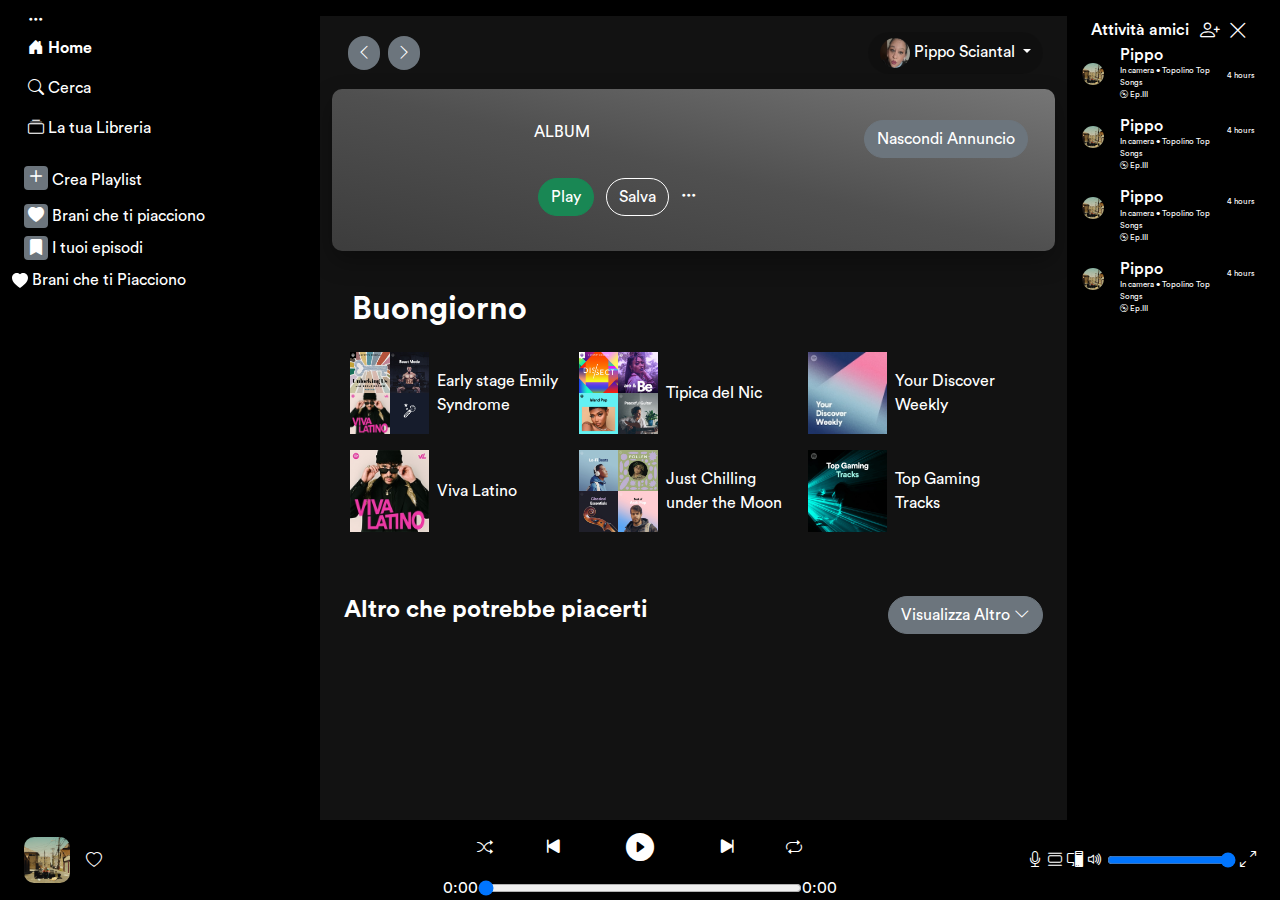
==== index.html @ a3615081 "Commit" ====
<!DOCTYPE html>
<html lang="en">
  <head>
    <meta charset="UTF-8" />
    <meta name="viewport" content="width=device-width, initial-scale=1.0" />
    <title>Spotify</title>
    <link rel="icon" href="assets/imgs/favicon.svg" type="image/svg+xml" />
    <link
      href="https://cdn.jsdelivr.net/npm/bootstrap@5.3.3/dist/css/bootstrap.min.css"
      rel="stylesheet"
      integrity="sha384-QWTKZyjpPEjISv5WaRU9OFeRpok6YctnYmDr5pNlyT2bRjXh0JMhjY6hW+ALEwIH"
      crossorigin="anonymous"
    />
    <link
      rel="stylesheet"
      href="https://cdn.jsdelivr.net/npm/bootstrap-icons@1.11.3/font/bootstrap-icons.min.css"
    />
    <link rel="stylesheet" href="assets/css/circular-font.css" />
    <link rel="stylesheet" href="assets/css/style.css" />
  </head>
  <body>
    <div id="mainContainer" class="container-fluid row p-0 m-auto d-flex">
      <aside class="col-12 col-lg-3 order-1 order-lg-0 navigation">
        <nav>
          <div
            class="container d-flex flex-row flex-lg-column justify-content-evenly align-items-center align-items-lg-start my-2 hover"
          >
            <p class="d-none d-lg-block">
              <i class="bi bi-three-dots p-1"></i>
            </p>
            <a
              href="index.html"
              class="px-2 px-lg-0 m-0 mb-lg-2 fw-bold text-decoration-none text-white d-flex flex-column flex-lg-row justify-content-center align-items-center"
            >
              <i class="bi bi-house-door-fill p-1" aria-current="page"></i>
              <span>Home</span>
            </a>
            <a
              href="search.html"
              class="px-2 px-lg-0 m-0 mb-lg-2 text-decoration-none text-white d-flex flex-column flex-lg-row justify-content-center align-items-center"
            >
              <i class="bi bi-search p-1"></i>Cerca
            </a>
            <p
              class="px-2 px-lg-0 m-0 mb-lg-2 d-flex flex-column flex-lg-row justify-content-center align-items-center"
            >
              <i class="bi bi-collection p-1"></i>
              <span>La tua Libreria</span>
            </p>
          </div>
          <div class="container d-none d-lg-block mt-2 hover">
            <p class="mb-2">
              <i
                class="bi bi-plus bg-secondary border-0 rounded-1 text-white fs-4"
              ></i>
              <span>Crea Playlist</span>
            </p>
            <p class="mb-2">
              <i
                class="bi bi-heart-fill bg-secondary border-0 rounded-1 text-white p-1 fs-6"
              ></i>
              Brani che ti piacciono
            </p>
            <p class="mb-2">
              <i
                class="bi bi-bookmark-fill bg-secondary border-0 rounded-1 text-white p-1 fs-6"
              ></i>
              I tuoi episodi
            </p>
          </div>
        </nav>
        <div id="savedPlaylistContainer">
          <p>
            <svg
              xmlns="http://www.w3.org/2000/svg"
              width="16"
              height="16"
              fill="currentColor"
              class="bi bi-heart-fill"
              viewBox="0 0 16 16"
            >
              <path
                fill-rule="evenodd"
                d="M8 1.314C12.438-3.248 23.534 4.735 8 15-7.534 4.736 3.562-3.248 8 1.314"
              />
            </svg>
            Brani che ti Piacciono
          </p>
          <ul id="savedPlaylistItems" class="p-0"></ul>
        </div>
      </aside>
      <main class="col-12 col-lg-7 order-0 order-lg-1 mt-3">
        <div
          class="container-fluid d-none d-lg-block d-flex justify-content-between"
        >
          <div class="d-flex justify-content-between mt-3">
            <div class="d-flex">
              <p
                class="m-1 bg-secondary rounded-5 p-1 px-2 d-flex justify-content-center align-items-center"
              >
                <i class="bi bi-chevron-left"></i>
              </p>
              <p
                class="m-1 bg-secondary rounded-5 p-1 px-2 d-flex justify-content-center align-items-center"
              >
                <i class="bi bi-chevron-right"></i>
              </p>
            </div>
            <div>
              <div class="dropdown">
                <button
                  id="dropdownBtn"
                  class="btn btn-secondary dropdown-toggle rounded-5 border-0"
                  type="button"
                  data-bs-toggle="dropdown"
                  aria-expanded="false"
                >
                  <img src="assets/imgs/sciantal.png" alt="Profile Image" />
                  Pippo Sciantal
                </button>
                <ul class="dropdown-menu bg-dark">
                  <li>
                    <a class="dropdown-item text-white" href="#">Account</a>
                  </li>
                  <li>
                    <a class="dropdown-item text-white" href="#">Profilo</a>
                  </li>
                  <li>
                    <a class="dropdown-item text-white" href="#"
                      >Sessione privata</a
                    >
                  </li>
                  <li class="mb-3">
                    <a class="dropdown-item text-white" href="#"
                      >Impostazioni</a
                    >
                  </li>
                  <li>
                    <a class="dropdown-item text-white" href="#">Esci</a>
                  </li>
                </ul>
              </div>
            </div>
          </div>
        </div>
        <div id="randomSong" class="container-fluid row m-auto">
          <div
            class="d-none d-lg-flex flex-column flex-lg-row align-items-lg-center"
          >
            <!-- Titolo album -->
            <div id="albumImg" class="row col-lg-3 m-0">
              <img src="" alt="" class="col-8 shadow-lg p-0" id="randomImg" />
            </div>
            <div class="col-lg-9 ps-2 py-3">
              <div class="d-flex justify-content-between">
                <p id="randomAlbum" class="d-none d-lg-block">ALBUM</p>
                <button
                  type="button"
                  id="hideDiv"
                  class="btn btn-secondary rounded-5 text-white"
                >
                  Nascondi Annuncio
                </button>
              </div>

              <h2 id="randomSongTitle" class="mt-3 fs-1"></h2>
              <p id="randomArtist" class="ms-2"></p>

              <div class="mt-1">
                <button
                  id="randomSongBtn"
                  class="btn btn-success text-white rounded-5 m-1"
                >
                  Play
                </button>
                <button
                  class="btn btn-black border-1 border-white text-white rounded-5 m-1"
                >
                  Salva
                </button>
                <i class="bi bi-three-dots m-1"></i>
              </div>
            </div>
          </div>
        </div>
        <div
          class="container-fluid d-flex justify-content-between align-items-center py-3"
        >
          <div><h2 class="m-2 fw-bolder">Buongiorno</h2></div>
          <div class="fs-2 hover d-block d-lg-none">
            <i class="bi bi-bell mx-2"></i>
            <i class="bi bi-clock-history mx-2"></i>
            <i class="bi bi-gear mx-2"></i>
          </div>
        </div>
        <div class="container d-block d-lg-none fs-6 d-flex hover mb-2">
          <p class="mx-3">Musica</p>
          <p class="mx-3">Podcast e Show</p>
        </div>
        <div
          class="container-fluid row row-cols-2 row-cols-xl-3 justify-content-center m-auto"
        >
          <div class="cardDiv row mb-3 me-2">
            <div class="row col-5 m-0 p-0 pe-2 imgsDiv">
              <img
                src="assets/imgs/search/image-15.jpg"
                alt="Cover"
                class="col-6 p-0"
              />
              <img
                src="assets/imgs/search/image-8.jpg"
                alt="Cover"
                class="col-6 p-0"
              />
              <img
                src="assets/imgs/search/image-5.jpg"
                alt="Cover"
                class="col-6 p-0"
              />
              <img
                src="assets/imgs/search/image-21.jpg"
                alt="Cover"
                class="col-6 p-0"
              />
            </div>
            <div class="col-7 m-0 p-0 d-flex align-items-center">
              <p>Early stage Emily Syndrome</p>
            </div>
          </div>
          <div class="cardDiv row mb-3 me-lg-2">
            <div class="row col-5 m-0 p-0 pe-2 imgsDiv">
              <img
                src="assets/imgs/search/image-2.jpg"
                alt="Cover"
                class="col-6 p-0"
              />
              <img
                src="assets/imgs/search/image-6.jpg"
                alt="Cover"
                class="col-6 p-0"
              />
              <img
                src="assets/imgs/search/image-19.jpg"
                alt="Cover"
                class="col-6 p-0"
              />
              <img
                src="assets/imgs/search/image-24.jpg"
                alt="Cover"
                class="col-6 p-0"
              />
            </div>
            <div class="col-7 m-0 p-0 d-flex align-items-center">
              <p>Tipica del Nic</p>
            </div>
          </div>
          <div class="cardDiv row mb-3 me-2">
            <div class="row col-5 m-0 p-0 pe-2 imgsDiv">
              <img
                src="assets/imgs/search/image-1.jpeg"
                alt="Cover"
                class="p-0"
              />
            </div>
            <div class="col-7 m-0 p-0 d-flex align-items-center">
              <p>Your Discover Weekly</p>
            </div>
          </div>
          <div class="cardDiv row mb-3 me-lg-2">
            <div class="row col-5 m-0 p-0 pe-2 imgsDiv">
              <img
                src="assets/imgs/search/image-5.jpg"
                alt="Cover"
                class="p-0"
              />
            </div>
            <div class="col-7 m-0 p-0 d-flex align-items-center">
              <p>Viva Latino</p>
            </div>
          </div>
          <div class="cardDiv row mb-3 me-2">
            <div class="row col-5 m-0 p-0 pe-2 imgsDiv">
              <img
                src="assets/imgs/search/image-10.jpg"
                alt="Cover"
                class="col-6 p-0"
              />
              <img
                src="assets/imgs/search/image-3.jpg"
                alt="Cover"
                class="col-6 p-0"
              />
              <img
                src="assets/imgs/search/image-29.jpg"
                alt="Cover"
                class="col-6 p-0"
              />
              <img
                src="assets/imgs/search/image-41.jpg"
                alt="Cover"
                class="col-6 p-0"
              />
            </div>
            <div class="col-7 m-0 p-0 d-flex align-items-center">
              <p>Just Chilling under the Moon</p>
            </div>
          </div>
          <div class="cardDiv row mb-3 me-lg-2">
            <div class="row col-5 m-0 p-0 pe-2 imgsDiv">
              <img
                src="assets/imgs/search/image-52.jpg"
                alt="Cover"
                class="p-0"
              />
            </div>
            <div class="col-7 m-0 p-0 d-flex align-items-center">
              <p>Top Gaming Tracks</p>
            </div>
          </div>
        </div>
        <div class="d-lg-none">
          <div class="container m-auto my-3 rounded-4 bg-dark">
            <div class="container row px-2 py-3 m-auto">
              <div class="row col-6">
                <img
                  src="assets/imgs/search/image-27.jpg"
                  alt="Cover"
                  class="col-6 p-0"
                /><img
                  src="assets/imgs/search/image-21.jpg"
                  alt="Cover"
                  class="col-6 p-0"
                /><img
                  src="assets/imgs/search/image-12.jpg"
                  alt="Cover"
                  class="col-6 p-0"
                /><img
                  src="assets/imgs/search/image-44.png"
                  alt="Cover"
                  class="col-6 p-0"
                />
              </div>
              <div class="col-6">
                <p class="px-2 text-secondary">Playlist</p>
                <h3>Study and Work space</h3>
              </div>
            </div>
            <div class="container row p-3 m-auto">
              <div class="col-6 d-flex fs-3">
                <i class="bi bi-heart"></i>
                <i class="bi bi-three-dots-vertical mx-5"></i>
              </div>
              <div
                id="tracksPlay"
                class="col-6 d-flex justify-content-end"
              ></div>
            </div>
          </div>
          <div class="container m-auto my-3 rounded-4 bg-dark">
            <div class="container row px-2 py-3 m-auto">
              <div class="col-6">
                <img
                  src="assets/imgs/search/image-27.jpg"
                  alt="Cover"
                  class="w-100"
                />
              </div>
              <div class="col-6">
                <p class="px-2 text-secondary">Playlist</p>
                <h3>Study and Work space</h3>
              </div>
            </div>
            <div class="container row p-3 m-auto">
              <div class="col-6 d-flex fs-3">
                <i class="bi bi-heart"></i>
                <i class="bi bi-three-dots-vertical mx-5"></i>
              </div>
              <div
                id="tracksPlay"
                class="col-6 d-flex justify-content-end"
              ></div>
            </div>
          </div>
        </div>
        <div>
          <div
            class="container-fluid d-flex justify-content-between mt-5 mb-3 d-none d-lg-flex"
          >
            <h4 class="fw-bolder">Altro che potrebbe piacerti</h4>
            <a href="#" class="btn btn-secondary text-white rounded-5 fw-normal"
              >Visualizza Altro <i class="bi bi-chevron-down"></i
            ></a>
          </div>
          <div
            id="fetchCards"
            class="container-fluid row row-cols-3 row-cols-xl-4 row-cols-xxl-5 d-none d-lg-flex m-auto"
          ></div>
        </div>
      </main>
      <div id="player" class="d-flex justify-content-center">
        <div id="playerNav" class="container-fluid row rounded-3 bg-dark">
          <div id="trackInfo" class="col-9 col-lg-4 d-flex align-items-center">
            <div id="albumCover" class="">
              <img
                src="assets/imgs/main/image-12.jpg"
                alt=""
                class="rounded-5"
              />
            </div>
            <div id="track" class="ms-2 d-lg-none w-100">
              <h5 id="title" class="m-0 fs-6"></h5>
            </div>
            <div id="trackLg" class="ms-2 d-none d-lg-flex">
              <div>
                <h5 id="titleLg" class="m-0"></h5>
                <p id="artistLg"></p>
              </div>
              <div class="d-flex align-items-end ms-2">
                <i
                  class="bi bi-heart filledHeart text-white d-flex align-items-center"
                ></i>
              </div>
            </div>
          </div>
          <div
            id="buttons"
            class="col-3 d-flex justify-content-end align-items-center d-lg-none"
          >
            <button class="btn text-white fs-1 p-1">
              <i
                class="bi bi-pc-display btn text-white fs-4 p-2 d-flex align-items-center"
              ></i>
            </button>
            <button class="btn text-white fs-1 p-1">
              <i
                class="bi bi-heart-fill filledHeart text-white fs-4 p-2 d-flex align-items-center"
              ></i>
            </button>
            <button class="btn text-white fs-1 p-1">
              <i
                class="bi bi-play-fill p-1 d-flex align-items-center"
                id="playPause"
              ></i>
            </button>
          </div>
          <div id="playerBar" class="col-4 d-none d-lg-block">
            <div class="player-btns d-flex flex-column">
              <div
                class="controls d-flex justify-content-evenly align-items-center"
              >
                <i class="bi bi-shuffle fs-6"></i>
                <i class="bi bi-skip-start-fill btn text-white fs-4"></i>
                <button class="btn">
                  <i
                    class="bi bi-play-circle-fill play-pause text-white fs-3"
                  ></i>
                </button>
                <i class="bi bi-skip-end-fill btn text-white fs-4"></i>
                <i class="bi bi-repeat fs-6"></i>
              </div>
            </div>
          </div>
          <div
            id="playerBtns"
            class="col-4 d-none d-lg-flex align-items-center justify-content-end"
          >
            <div class="extras d-flex w-auto justify-content-between">
              <i class="bi bi-mic"></i>
              <i class="bi bi-view-list ms-1"></i>
              <i class="bi bi-pc-display ms-1"></i>
              <i class="bi bi-volume-up ms-1"></i>
              <input
                type="range"
                class="volume-control ms-1"
                min="0"
                max="100"
                value="100"
              />
              <i class="bi bi-arrows-angle-expand ms-1"></i>
            </div>
          </div>
        </div>
      </div>
      <aside class="d-none d-lg-block col-2 order-2 order-lg-2 mt-3">
        <div
          class="container-fluid d-flex d-lg-block d-xl-flex justify-content-between"
        >
          <div class="d-flex justify-content-end align-items-center">
            <h6 class="m-0">Attività amici</h6>
          </div>
          <div id="asideIcons" class="d-flex justify-content-end">
            <i class="bi bi-person-plus fs-5"></i>
            <i class="bi bi-x-lg mx-2 fs-5"></i>
          </div>
        </div>
        <div>
          <div class="row">
            <div class="col-3 d-flex justify-content-center align-items-center">
              <img
                src="assets/imgs/main/image-12.jpg"
                alt=""
                class="img-fluid w-75 rounded-5"
              />
            </div>
            <div class="col-6 infos">
              <h6>Pippo</h6>
              <p>In camera • Topolino Top Songs</p>
              <p><i class="bi bi-disc"></i> Ep.III</p>
            </div>
            <div class="col-3 infos mt-4 p-0">4 hours</div>
          </div>
          <div class="row">
            <div class="col-3 d-flex justify-content-center align-items-center">
              <img
                src="assets/imgs/main/image-12.jpg"
                alt=""
                class="img-fluid w-75 rounded-5"
              />
            </div>
            <div class="col-6 infos mt-3">
              <h6>Pippo</h6>
              <p>In camera • Topolino Top Songs</p>
              <p><i class="bi bi-disc"></i> Ep.III</p>
            </div>
            <div class="col-3 infos mt-4 p-0">4 hours</div>
          </div>
          <div class="row">
            <div class="col-3 d-flex justify-content-center align-items-center">
              <img
                src="assets/imgs/main/image-12.jpg"
                alt=""
                class="img-fluid w-75 rounded-5"
              />
            </div>
            <div class="col-6 infos mt-3">
              <h6>Pippo</h6>
              <p>In camera • Topolino Top Songs</p>
              <p><i class="bi bi-disc"></i> Ep.III</p>
            </div>
            <div class="col-3 infos mt-4 p-0">4 hours</div>
          </div>
          <div class="row">
            <div class="col-3 d-flex justify-content-center align-items-center">
              <img
                src="assets/imgs/main/image-12.jpg"
                alt=""
                class="img-fluid w-75 rounded-5"
              />
            </div>
            <div class="col-6 infos mt-3">
              <h6>Pippo</h6>
              <p>In camera • Topolino Top Songs</p>
              <p><i class="bi bi-disc"></i> Ep.III</p>
            </div>
            <div class="col-3 infos mt-4 p-0">4 hours</div>
          </div>
        </div>
      </aside>
    </div>

    <script
      src="https://cdn.jsdelivr.net/npm/bootstrap@5.3.3/dist/js/bootstrap.bundle.min.js"
      integrity="sha384-YvpcrYf0tY3lHB60NNkmXc5s9fDVZLESaAA55NDzOxhy9GkcIdslK1eN7N6jIeHz"
      crossorigin="anonymous"
    ></script>
    <script src="assets/js/index.js"></script>
    <script src="assets/js/favorites.js"></script>
    <script src="assets/js/player.js"></script>
  </body>
</html>
---- assets/css/circular-font.css ----
@font-face {
  font-family: "Circular";
  src: url(../fonts/CircularStd-Light.otf);
  font-weight: 300;
  font-style: normal;
}
@font-face {
  font-family: "Circular";
  src: url(../fonts/CircularStd-LightItalic.otf);
  font-weight: 300;
  font-style: italic;
}
@font-face {
  font-family: "Circular";
  src: url(../fonts/CircularStd-Book.otf);
  font-weight: 400;
  font-style: normal;
}
@font-face {
  font-family: "Circular";
  src: url(../fonts/CircularStd-BookItalic.otf);
  font-weight: 400;
  font-style: italic;
}
@font-face {
  font-family: "Circular";
  src: url(../fonts/CircularStd-Medium.otf);
  font-weight: 500;
  font-style: normal;
}
@font-face {
  font-family: "Circular";
  src: url(../fonts/CircularStd-MediumItalic.otf);
  font-weight: 500;
  font-style: italic;
}
@font-face {
  font-family: "Circular";
  src: url(../fonts/CircularStd-MediumItalic.otf);
  font-weight: 500;
  font-style: italic;
}
@font-face {
  font-family: "Circular";
  src: url(../fonts/CircularStd-Bold.otf);
  font-weight: 700;
  font-style: normal;
}
@font-face {
  font-family: "Circular";
  src: url(../fonts/CircularStd-BoldItalic.otf);
  font-weight: 700;
  font-style: italic;
}
@font-face {
  font-family: "Circular";
  src: url(../fonts/CircularStd-Black.otf);
  font-weight: 900;
  font-style: normal;
}
@font-face {
  font-family: "Circular";
  src: url(../fonts/CircularStd-BlackItalic.otf);
  font-weight: 900;
  font-style: italic;
}
---- assets/css/style.css ----
* {
  box-sizing: border-box;
}

html,
body {
  font-family: 'circular';
  background-color: black;
  color: white;
}

html,
body,
p {
  margin: 0;
  padding: 0;
}

.hover p:hover,
.hover a:hover {
  font-weight: bolder;
  transform: scale(1.1);
  cursor: pointer;
}

.hover i:hover {
  color: grey;
  cursor: pointer;
}

#dropdownBtn {
  background-color: #00000022 !important;
}

#dropdownBtn img {
  width: 30px;
  height: 30px;
  border-radius: 50%;
}

.dropdown-menu li a:hover {
  color: #000000 !important;
}

@media screen and (max-width: 991px) {
  .navigation {
    padding: 0;
    position: fixed;
    bottom: 0;
    height: 85px;
    z-index: 1;
  }

  nav {
    background-color: #000000;
    background: linear-gradient(#0000006e, #000000);
    margin: 0;
    height: 70px;
  }

  #player {
    height: 60px;
    position: fixed;
    bottom: 85px;
  }

  #playerBar {
    background-color: #2c2c2c !important;
    height: 60px;
  }

  .bi-house-door-fill,
  .bi-search,
  .bi-collection {
    font-size: 1.3em;
  }
}

@media screen and (min-width: 992px) {
  #mainContainer {
    height: 100vh;
    overflow: hidden;
  }

  #playerNav {
    height: 80px;
    background-color: #000000 !important;
    padding: 0;
    border-radius: 0 !important;
  }

  /* Left aside (navigation) */
  aside.navigation {
    left: 0;
    z-index: 10;
  }

  /* Right aside (friends activity) */
  aside:not(.navigation) {
    right: 0;
  }

  .trackInfo {
    font-size: 0.8em;
  }

  main {
    height: 100vh;
    overflow-y: auto;
    scroll-behavior: smooth;
    padding-bottom: 100px;
  }

  #randomSong {
    background: linear-gradient(
      to top right,
      rgba(0, 0, 0, 0.9) 0%,
      rgba(106, 106, 106, 0.7) 50%,
      rgba(255, 255, 255, 0.9) 100%
    );
    background-size: 400% 400%;
    border-radius: 10px;
    animation: gradientFlow 15s ease infinite;
    padding: 15px;
    margin: 15px 0 !important;
    box-shadow: 0 10px 25px rgba(0, 0, 0, 0.3);
    transition: all 0.3s ease;
  }

  @keyframes gradientFlow {
    0% {
      background-position: 0% 50%;
    }
    50% {
      background-position: 100% 50%;
    }
    100% {
      background-position: 0% 50%;
    }
  }

  #player {
    position: fixed;
    bottom: 0;
    left: 0;
    right: 0;
    z-index: 20;
  }

  main::-webkit-scrollbar {
    width: 10px;
  }

  main::-webkit-scrollbar-track {
    background: #1a1a1a;
  }

  main::-webkit-scrollbar-thumb {
    background: #404040;
    border-radius: 5px;
  }

  main::-webkit-scrollbar-thumb:hover {
    background: #555;
  }

  #albumCover img {
    border-radius: 10px !important;
  }

  #albumImg img {
    min-width: 100%;
  }
  #albumTitle h3 {
    font-size: 3em;
  }
}

@media screen and (min-width: 1200px) {
  #albumTitle h3 {
    font-size: 3.6em;
  }
}
#BgArtistImg {
  background-image: url('https://cdn-images.dzcdn.net/images/artist/71eeb9e2eeb375df35a3c0654a5a01ab/1000x1000-000000-80-0-0.jpg');
  background-size: 100%;
  background-position: center;
  background-repeat: no-repeat;
}

main {
  background-color: #121212;
}

.cardDiv:hover {
  background-color: #1d1c1c;
  cursor: pointer;
}

.imgsDiv {
  min-width: 82px;
  max-width: 100px;

  min-height: 82px;
  max-height: 100px;
}

#albumCover img {
  max-width: 46px;
}

#track {
  overflow: hidden;
}

#title {
  display: inline-block;
  white-space: nowrap;
  position: relative;
  animation: scroll-text 10s linear 1.5;
}

@keyframes scroll-text {
  from {
    transform: translateX(200%);
  }
  to {
    transform: translateX(-200%);
  }
}

#playPause:hover,
.bi-pc-display:hover,
.bi-heart-fill:hover {
  background-color: #2c2c2c;
}

/*ALBUM*/
#albumCover img,
#albumTitle img {
  max-width: 46px;
}

@media screen and (min-width: 768px) {
  #albumImg img {
    max-width: 70%;
  }
}

@media screen and (min-width: 992px) {
  #albumImg img {
    min-width: 100%;
  }
}

main {
  overflow: scroll auto;
}

#asideIcons i:hover {
  cursor: pointer;
  color: #8a8a8a;
}

.infos {
  font-size: 0.5em;
  padding: 0;
}

.infos h6 {
  margin: 0;
}

/*SEARCH*/

.searchImg {
  transform: rotate(20deg);
  max-width: 40%;
  border-radius: 10px;
  margin-right: -20px;
}

.searchDiv {
  margin-bottom: 140px;
}

/*ARTIST*/
#bgArtistImg {
  height: 40vh;
}

#bgArtistImg img {
  width: 100%;
  height: 100%;
  object-fit: cover;
  filter: brightness(50%);
}

#chevron {
  top: 16px;
  position: absolute;
  left: 16px;
  z-index: 1;
}

.artistInfo {
  margin-top: 200px;
  width: 100%;
  position: absolute;
  bottom: 16px;
  left: 16px;
}

@media screen and (min-width: 992px) {
  .artistInfo h1 {
    font-size: 40px;
  }
}

@media screen and (min-width: 1200px) {
  .artistInfo h1 {
    font-size: 54px;
  }
}

.imgArtist {
  max-width: 56px;
}

#heartArtist {
  right: -5px;
  bottom: -10px;
  border-radius: 50%;
  width: 30px;
  height: 30px;
}

input[type='text'] {
  border: none;
  outline: none;
  background-color: transparent;
}
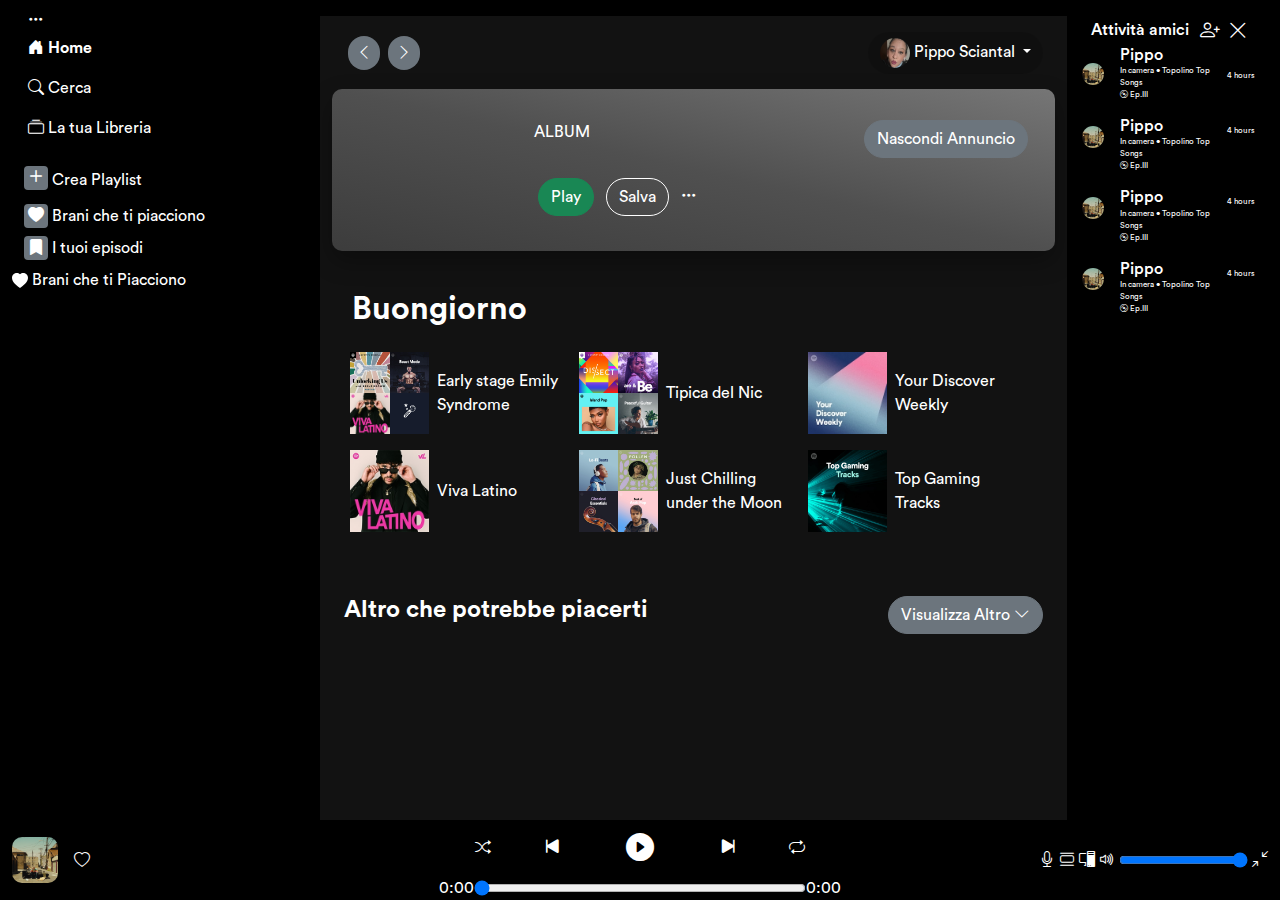
==== commit 93566327: "Commit" ====
--- a/index.html
+++ b/index.html
@@ -89,7 +89,7 @@
           <ul id="savedPlaylistItems" class="p-0"></ul>
         </div>
       </aside>
-      <main class="col-12 col-lg-7 order-0 order-lg-1 mt-3">
+      <main id="wrapperCentral" class="col-12 col-lg-7 order-0 order-lg-1 mt-3">
         <div
           class="container-fluid d-none d-lg-block d-flex justify-content-between"
         >
@@ -397,7 +397,7 @@
           ></div>
         </div>
       </main>
-      <div id="player" class="d-flex justify-content-center">
+      <div id="player" class="d-flex justify-content-center px-0">
         <div id="playerNav" class="container-fluid row rounded-3 bg-dark">
           <div id="trackInfo" class="col-9 col-lg-4 d-flex align-items-center">
             <div id="albumCover" class="">
@@ -476,12 +476,18 @@
                 max="100"
                 value="100"
               />
-              <i class="bi bi-arrows-angle-expand ms-1"></i>
+              <i
+                id="expandeCollapse"
+                class="bi bi-arrows-angle-contract ms-1"
+              ></i>
             </div>
           </div>
         </div>
       </div>
-      <aside class="d-none d-lg-block col-2 order-2 order-lg-2 mt-3">
+      <aside
+        id="asideFriends"
+        class="d-none d-lg-block col-2 order-2 order-lg-2 mt-3"
+      >
         <div
           class="container-fluid d-flex d-lg-block d-xl-flex justify-content-between"
         >
@@ -490,7 +496,7 @@
           </div>
           <div id="asideIcons" class="d-flex justify-content-end">
             <i class="bi bi-person-plus fs-5"></i>
-            <i class="bi bi-x-lg mx-2 fs-5"></i>
+            <i id="closeBtn" class="bi bi-x-lg mx-2 fs-5"></i>
           </div>
         </div>
         <div>
@@ -566,5 +572,6 @@
     <script src="assets/js/index.js"></script>
     <script src="assets/js/favorites.js"></script>
     <script src="assets/js/player.js"></script>
+    <script src="assets/js/closeAside.js"></script>
   </body>
 </html>
--- a/assets/css/style.css
+++ b/assets/css/style.css
@@ -108,7 +108,7 @@
     height: 100vh;
     overflow-y: auto;
     scroll-behavior: smooth;
-    padding-bottom: 100px;
+    padding-bottom: 80px;
   }
 
   #randomSong {
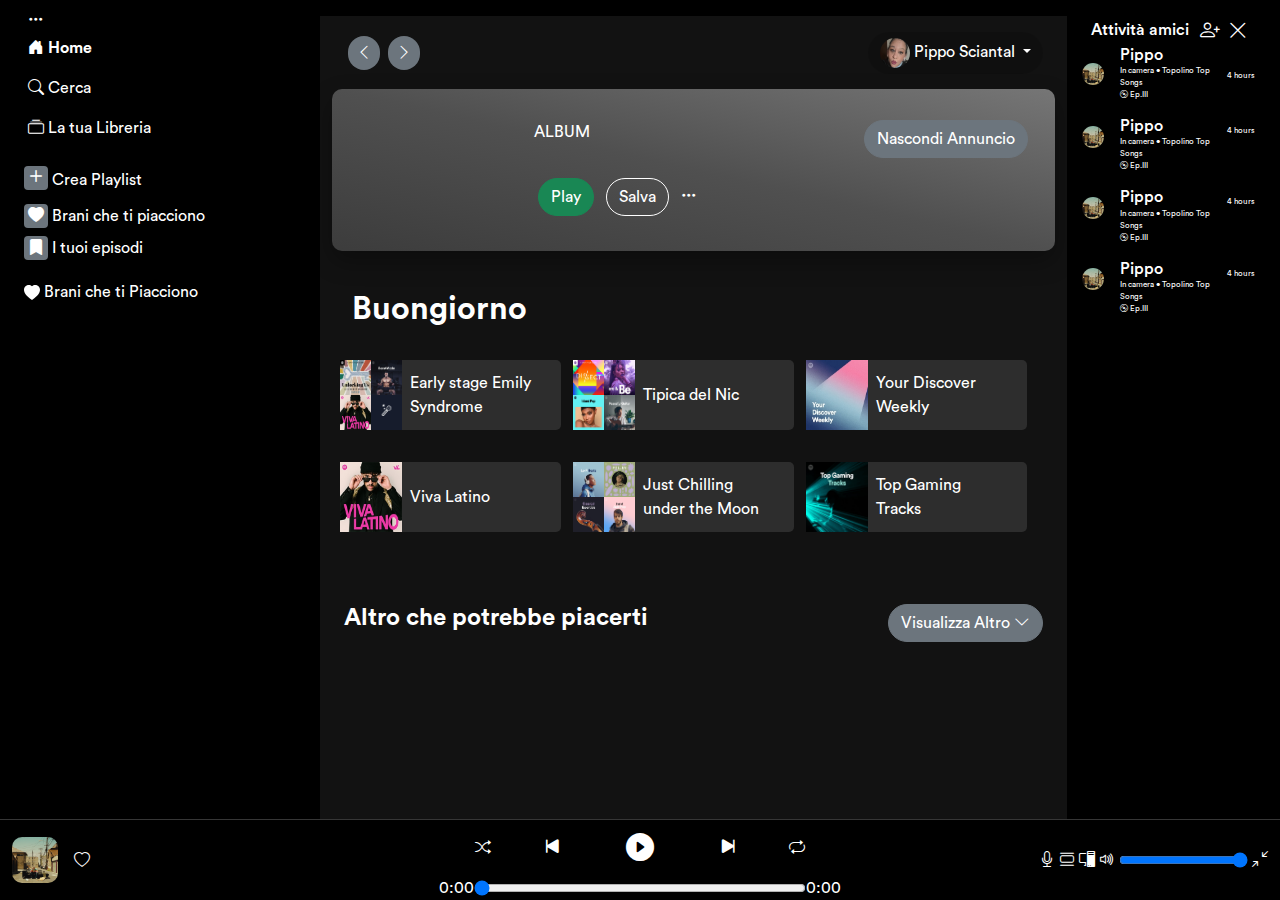
==== commit 9c9b7f5d: "Commit" ====
--- a/index.html
+++ b/index.html
@@ -200,121 +200,133 @@
         <div
           class="container-fluid row row-cols-2 row-cols-xl-3 justify-content-center m-auto"
         >
-          <div class="cardDiv row mb-3 me-2">
-            <div class="row col-5 m-0 p-0 pe-2 imgsDiv">
-              <img
-                src="assets/imgs/search/image-15.jpg"
-                alt="Cover"
-                class="col-6 p-0"
-              />
-              <img
-                src="assets/imgs/search/image-8.jpg"
-                alt="Cover"
-                class="col-6 p-0"
-              />
-              <img
-                src="assets/imgs/search/image-5.jpg"
-                alt="Cover"
-                class="col-6 p-0"
-              />
-              <img
-                src="assets/imgs/search/image-21.jpg"
-                alt="Cover"
-                class="col-6 p-0"
-              />
-            </div>
-            <div class="col-7 m-0 p-0 d-flex align-items-center">
-              <p>Early stage Emily Syndrome</p>
-            </div>
-          </div>
-          <div class="cardDiv row mb-3 me-lg-2">
-            <div class="row col-5 m-0 p-0 pe-2 imgsDiv">
-              <img
-                src="assets/imgs/search/image-2.jpg"
-                alt="Cover"
-                class="col-6 p-0"
-              />
-              <img
-                src="assets/imgs/search/image-6.jpg"
-                alt="Cover"
-                class="col-6 p-0"
-              />
-              <img
-                src="assets/imgs/search/image-19.jpg"
-                alt="Cover"
-                class="col-6 p-0"
-              />
-              <img
-                src="assets/imgs/search/image-24.jpg"
-                alt="Cover"
-                class="col-6 p-0"
-              />
-            </div>
-            <div class="col-7 m-0 p-0 d-flex align-items-center">
-              <p>Tipica del Nic</p>
-            </div>
-          </div>
-          <div class="cardDiv row mb-3 me-2">
-            <div class="row col-5 m-0 p-0 pe-2 imgsDiv">
-              <img
-                src="assets/imgs/search/image-1.jpeg"
-                alt="Cover"
-                class="p-0"
-              />
-            </div>
-            <div class="col-7 m-0 p-0 d-flex align-items-center">
-              <p>Your Discover Weekly</p>
-            </div>
-          </div>
-          <div class="cardDiv row mb-3 me-lg-2">
-            <div class="row col-5 m-0 p-0 pe-2 imgsDiv">
-              <img
-                src="assets/imgs/search/image-5.jpg"
-                alt="Cover"
-                class="p-0"
-              />
-            </div>
-            <div class="col-7 m-0 p-0 d-flex align-items-center">
-              <p>Viva Latino</p>
-            </div>
-          </div>
-          <div class="cardDiv row mb-3 me-2">
-            <div class="row col-5 m-0 p-0 pe-2 imgsDiv">
-              <img
-                src="assets/imgs/search/image-10.jpg"
-                alt="Cover"
-                class="col-6 p-0"
-              />
-              <img
-                src="assets/imgs/search/image-3.jpg"
-                alt="Cover"
-                class="col-6 p-0"
-              />
-              <img
-                src="assets/imgs/search/image-29.jpg"
-                alt="Cover"
-                class="col-6 p-0"
-              />
-              <img
-                src="assets/imgs/search/image-41.jpg"
-                alt="Cover"
-                class="col-6 p-0"
-              />
-            </div>
-            <div class="col-7 m-0 p-0 d-flex align-items-center">
-              <p>Just Chilling under the Moon</p>
-            </div>
-          </div>
-          <div class="cardDiv row mb-3 me-lg-2">
-            <div class="row col-5 m-0 p-0 pe-2 imgsDiv">
-              <img
-                src="assets/imgs/search/image-52.jpg"
-                alt="Cover"
-                class="p-0"
-              />
-            </div>
-            <div class="col-7 m-0 p-0 d-flex align-items-center">
-              <p>Top Gaming Tracks</p>
+          <div class="p-2">
+            <div class="cardDiv row mb-lg-3 me-2 p-0">
+              <div class="row col-5 m-0 p-0 pe-2 imgsDiv">
+                <img
+                  src="assets/imgs/search/image-15.jpg"
+                  alt="Cover"
+                  class="col-6 p-0"
+                />
+                <img
+                  src="assets/imgs/search/image-8.jpg"
+                  alt="Cover"
+                  class="col-6 p-0"
+                />
+                <img
+                  src="assets/imgs/search/image-5.jpg"
+                  alt="Cover"
+                  class="col-6 p-0"
+                />
+                <img
+                  src="assets/imgs/search/image-21.jpg"
+                  alt="Cover"
+                  class="col-6 p-0"
+                />
+              </div>
+              <div class="col-7 m-0 p-0 d-flex align-items-center">
+                <p>Early stage Emily Syndrome</p>
+              </div>
+            </div>
+          </div>
+          <div class="p-2">
+            <div class="cardDiv row mb-lg-3 me-lg-2 p-0">
+              <div class="row col-5 m-0 p-0 pe-2 imgsDiv">
+                <img
+                  src="assets/imgs/search/image-2.jpg"
+                  alt="Cover"
+                  class="col-6 p-0"
+                />
+                <img
+                  src="assets/imgs/search/image-6.jpg"
+                  alt="Cover"
+                  class="col-6 p-0"
+                />
+                <img
+                  src="assets/imgs/search/image-19.jpg"
+                  alt="Cover"
+                  class="col-6 p-0"
+                />
+                <img
+                  src="assets/imgs/search/image-24.jpg"
+                  alt="Cover"
+                  class="col-6 p-0"
+                />
+              </div>
+              <div class="col-7 m-0 p-0 d-flex align-items-center">
+                <p>Tipica del Nic</p>
+              </div>
+            </div>
+          </div>
+          <div class="p-2">
+            <div class="cardDiv row mb-lg-3 me-2 p-0">
+              <div class="row col-5 m-0 p-0 pe-2 imgsDiv">
+                <img
+                  src="assets/imgs/search/image-1.jpeg"
+                  alt="Cover"
+                  class="p-0"
+                />
+              </div>
+              <div class="col-7 m-0 p-0 d-flex align-items-center">
+                <p>Your Discover Weekly</p>
+              </div>
+            </div>
+          </div>
+          <div class="p-2">
+            <div class="cardDiv row mb-lg-3 me-lg-2 p-0">
+              <div class="row col-5 m-0 p-0 pe-2 imgsDiv">
+                <img
+                  src="assets/imgs/search/image-5.jpg"
+                  alt="Cover"
+                  class="p-0"
+                />
+              </div>
+              <div class="col-7 m-0 p-0 d-flex align-items-center">
+                <p>Viva Latino</p>
+              </div>
+            </div>
+          </div>
+          <div class="p-2">
+            <div class="cardDiv row mb-lg-3 me-2 p-0">
+              <div class="row col-5 m-0 p-0 pe-2 imgsDiv">
+                <img
+                  src="assets/imgs/search/image-10.jpg"
+                  alt="Cover"
+                  class="col-6 p-0"
+                />
+                <img
+                  src="assets/imgs/search/image-3.jpg"
+                  alt="Cover"
+                  class="col-6 p-0"
+                />
+                <img
+                  src="assets/imgs/search/image-29.jpg"
+                  alt="Cover"
+                  class="col-6 p-0"
+                />
+                <img
+                  src="assets/imgs/search/image-41.jpg"
+                  alt="Cover"
+                  class="col-6 p-0"
+                />
+              </div>
+              <div class="col-7 m-0 p-0 d-flex align-items-center">
+                <p>Just Chilling under the Moon</p>
+              </div>
+            </div>
+          </div>
+          <div class="p-2">
+            <div class="cardDiv row mb-3 me-lg-2 p-0">
+              <div class="row col-5 m-0 p-0 pe-2 imgsDiv">
+                <img
+                  src="assets/imgs/search/image-52.jpg"
+                  alt="Cover"
+                  class="p-0"
+                />
+              </div>
+              <div class="col-7 m-0 p-0 d-flex align-items-center">
+                <p>Top Gaming Tracks</p>
+              </div>
             </div>
           </div>
         </div>
--- a/assets/css/style.css
+++ b/assets/css/style.css
@@ -40,6 +40,42 @@
 
 .dropdown-menu li a:hover {
   color: #000000 !important;
+}
+.card-title {
+  overflow: hidden;
+  display: -webkit-box;
+  -webkit-line-clamp: 3;
+  -webkit-box-orient: vertical;
+  text-overflow: ellipsis;
+}
+.card {
+  height: 300px;
+}
+
+#savedPlaylistContainer {
+  padding: 12px;
+}
+
+.favoritesSong {
+  background: linear-gradient(45deg, #3b1ca8, #7b8f9a);
+}
+
+.bi-bookmark-fill {
+  color: #149643;
+  background-color: #004537;
+}
+
+.bi-bookmark-fill,
+.favoritesSong {
+  font-size: 0.8em;
+}
+.cardDiv {
+  height: 100px;
+}
+
+.imgsDiv {
+  width: 100px;
+  height: 100px;
 }
 
 @media screen and (max-width: 991px) {
@@ -89,13 +125,11 @@
     border-radius: 0 !important;
   }
 
-  /* Left aside (navigation) */
   aside.navigation {
     left: 0;
     z-index: 10;
   }
 
-  /* Right aside (friends activity) */
   aside:not(.navigation) {
     right: 0;
   }
@@ -141,6 +175,8 @@
 
   #player {
     position: fixed;
+    background-color: #121212;
+    border-top: 1px solid #363636;
     bottom: 0;
     left: 0;
     right: 0;
@@ -174,13 +210,16 @@
   #albumTitle h3 {
     font-size: 3em;
   }
-}
-
-@media screen and (min-width: 1200px) {
-  #albumTitle h3 {
-    font-size: 3.6em;
-  }
-}
+
+  .imgsDiv {
+    min-width: 60px;
+    max-width: 80px;
+
+    min-height: 60px;
+    max-height: 80px;
+  }
+}
+
 #BgArtistImg {
   background-image: url('https://cdn-images.dzcdn.net/images/artist/71eeb9e2eeb375df35a3c0654a5a01ab/1000x1000-000000-80-0-0.jpg');
   background-size: 100%;
@@ -340,3 +379,21 @@
   outline: none;
   background-color: transparent;
 }
+
+@media screen and (min-width: 1200px) {
+  #albumTitle h3 {
+    font-size: 3.6em;
+  }
+  .cardDiv {
+    height: 70px;
+    background-color: #2d2d2d;
+    border-radius: 5px;
+  }
+
+  .imgsDiv {
+    min-width: 50px;
+    max-width: 70px;
+    min-height: 50px;
+    max-height: 70px;
+  }
+}
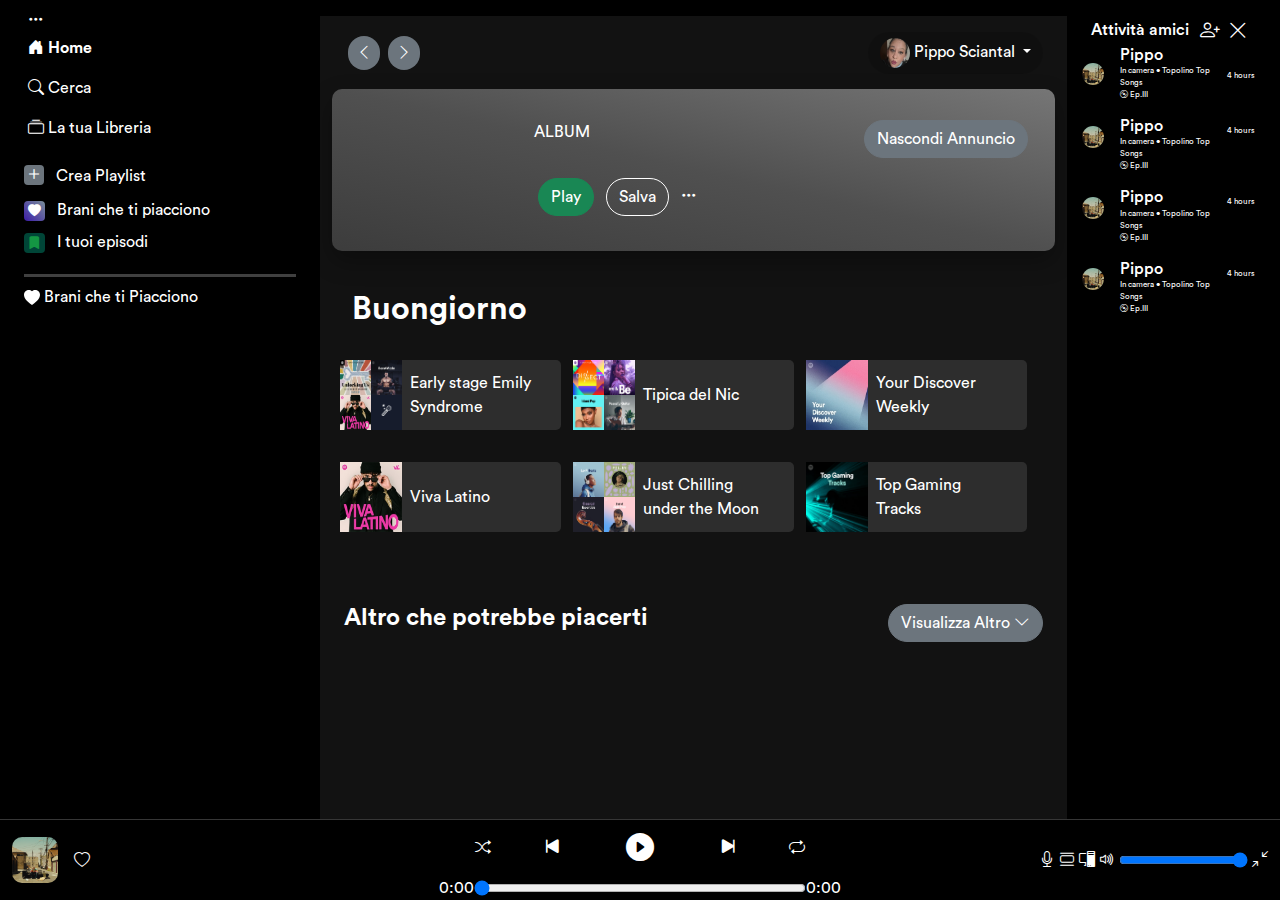
==== commit cd62283f: "Commit" ====
--- a/index.html
+++ b/index.html
@@ -51,25 +51,24 @@
           <div class="container d-none d-lg-block mt-2 hover">
             <p class="mb-2">
               <i
-                class="bi bi-plus bg-secondary border-0 rounded-1 text-white fs-4"
+                class="bi bi-plus bg-secondary border-0 rounded-1 text-white fs-5 me-2"
               ></i>
               <span>Crea Playlist</span>
             </p>
             <p class="mb-2">
               <i
-                class="bi bi-heart-fill bg-secondary border-0 rounded-1 text-white p-1 fs-6"
+                class="bi bi-heart-fill border-0 rounded-1 text-white p-1 me-2 favoritesSong"
               ></i>
               Brani che ti piacciono
             </p>
             <p class="mb-2">
-              <i
-                class="bi bi-bookmark-fill bg-secondary border-0 rounded-1 text-white p-1 fs-6"
-              ></i>
+              <i class="bi bi-bookmark-fill border-0 rounded-1 p-1 me-2"></i>
               I tuoi episodi
             </p>
           </div>
         </nav>
         <div id="savedPlaylistContainer">
+          <hr class="text-white m-0 mb-2 border-3" />
           <p>
             <svg
               xmlns="http://www.w3.org/2000/svg"
@@ -86,7 +85,7 @@
             </svg>
             Brani che ti Piacciono
           </p>
-          <ul id="savedPlaylistItems" class="p-0"></ul>
+          <ul id="savedPlaylistItems" class="mt-2 p-0"></ul>
         </div>
       </aside>
       <main id="wrapperCentral" class="col-12 col-lg-7 order-0 order-lg-1 mt-3">
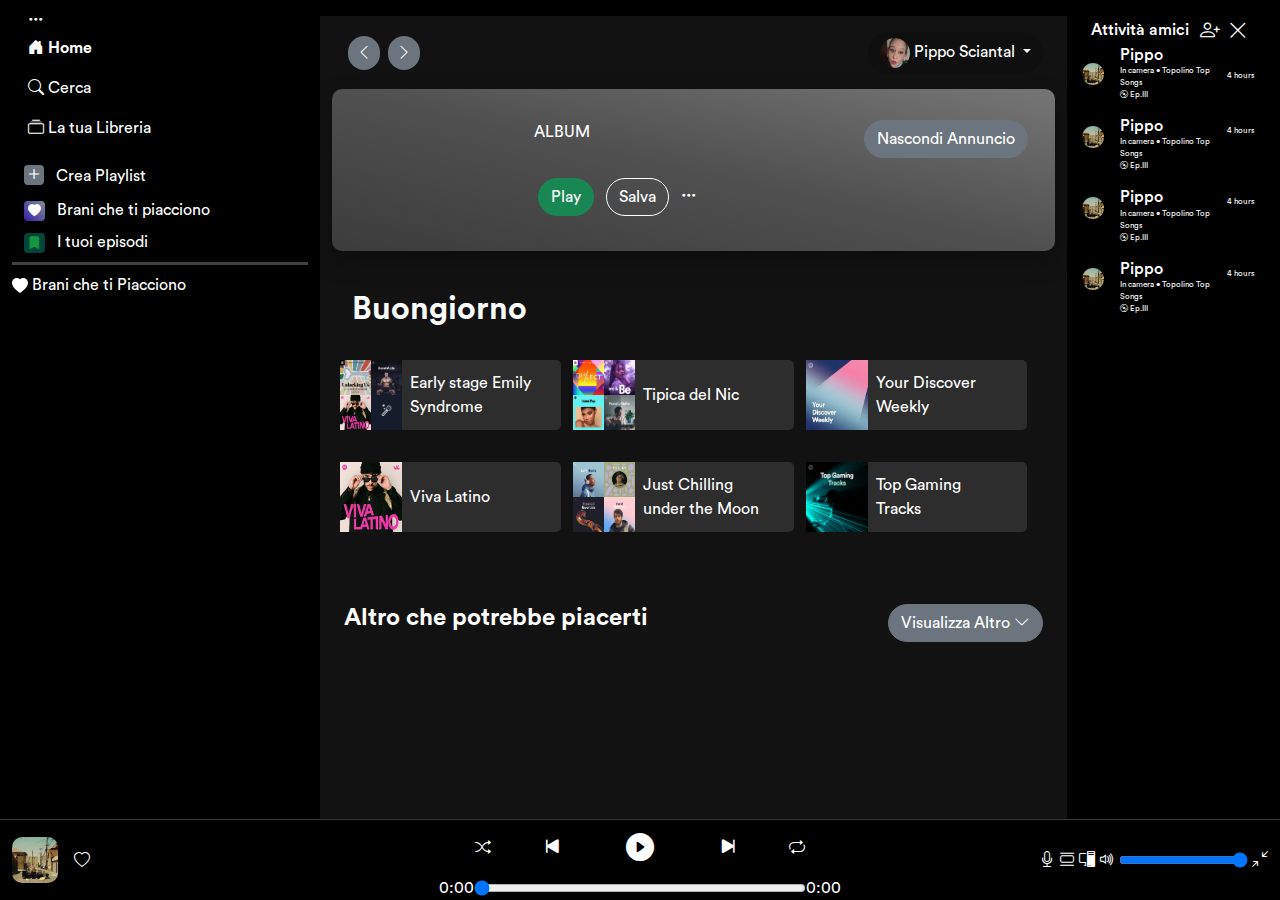
==== commit 6b6d9895: "Sciantal riproduce tutto" ====
--- a/index.html
+++ b/index.html
@@ -67,7 +67,7 @@
             </p>
           </div>
         </nav>
-        <div id="savedPlaylistContainer">
+        <div id="savedPlaylistContainer pe-0">
           <hr class="text-white m-0 mb-2 border-3" />
           <p>
             <svg
@@ -428,7 +428,7 @@
               </div>
               <div class="d-flex align-items-end ms-2">
                 <i
-                  class="bi bi-heart filledHeart text-white d-flex align-items-center"
+                  class="heartIcon bi bi-heart filledHeart text-white d-flex align-items-center"
                 ></i>
               </div>
             </div>
@@ -444,7 +444,7 @@
             </button>
             <button class="btn text-white fs-1 p-1">
               <i
-                class="bi bi-heart-fill filledHeart text-white fs-4 p-2 d-flex align-items-center"
+                class="heartIcon bi bi-heart-fill filledHeart text-white fs-4 p-2 d-flex align-items-center"
               ></i>
             </button>
             <button class="btn text-white fs-1 p-1">
--- a/assets/css/style.css
+++ b/assets/css/style.css
@@ -54,6 +54,27 @@
 
 #savedPlaylistContainer {
   padding: 12px;
+}
+#savedPlaylistItems {
+  height: 56vh;
+  overflow: scroll;
+}
+
+#savedPlaylistItems::-webkit-scrollbar {
+  width: 10px;
+}
+
+#savedPlaylistItems::-webkit-scrollbar-track {
+  background: #1a1a1a;
+}
+
+#savedPlaylistItems::-webkit-scrollbar-thumb {
+  background: #404040;
+  border-radius: 5px;
+}
+
+#savedPlaylistItems::-webkit-scrollbar-thumb:hover {
+  background: #555;
 }
 
 .favoritesSong {
@@ -109,6 +130,10 @@
   .bi-search,
   .bi-collection {
     font-size: 1.3em;
+  }
+
+  #artistContainer {
+    margin-bottom: 120px;
   }
 }
 
@@ -207,7 +232,7 @@
   #albumImg img {
     min-width: 100%;
   }
-  #albumTitle h3 {
+  #albumInfo h3 {
     font-size: 3em;
   }
 
@@ -276,7 +301,7 @@
 
 /*ALBUM*/
 #albumCover img,
-#albumTitle img {
+#albumInfo img {
   max-width: 46px;
 }
 
@@ -350,6 +375,33 @@
   left: 16px;
 }
 
+.durationAndListening {
+  font-size: 0.8em;
+}
+
+.track-item:hover {
+  background-color: rgba(255, 255, 255, 0.1);
+}
+
+.track-title:hover {
+  text-decoration: underline;
+}
+
+#trackInfo a {
+  text-decoration: none;
+}
+
+#trackInfo a:hover,
+.trackInfo:hover,
+.songTitleInAlbum:hover {
+  text-decoration: underline;
+}
+
+.trackInfo,
+.songTitleInAlbum {
+  cursor: pointer;
+}
+
 @media screen and (min-width: 992px) {
   .artistInfo h1 {
     font-size: 40px;
@@ -381,7 +433,7 @@
 }
 
 @media screen and (min-width: 1200px) {
-  #albumTitle h3 {
+  #albumInfo h3 {
     font-size: 3.6em;
   }
   .cardDiv {
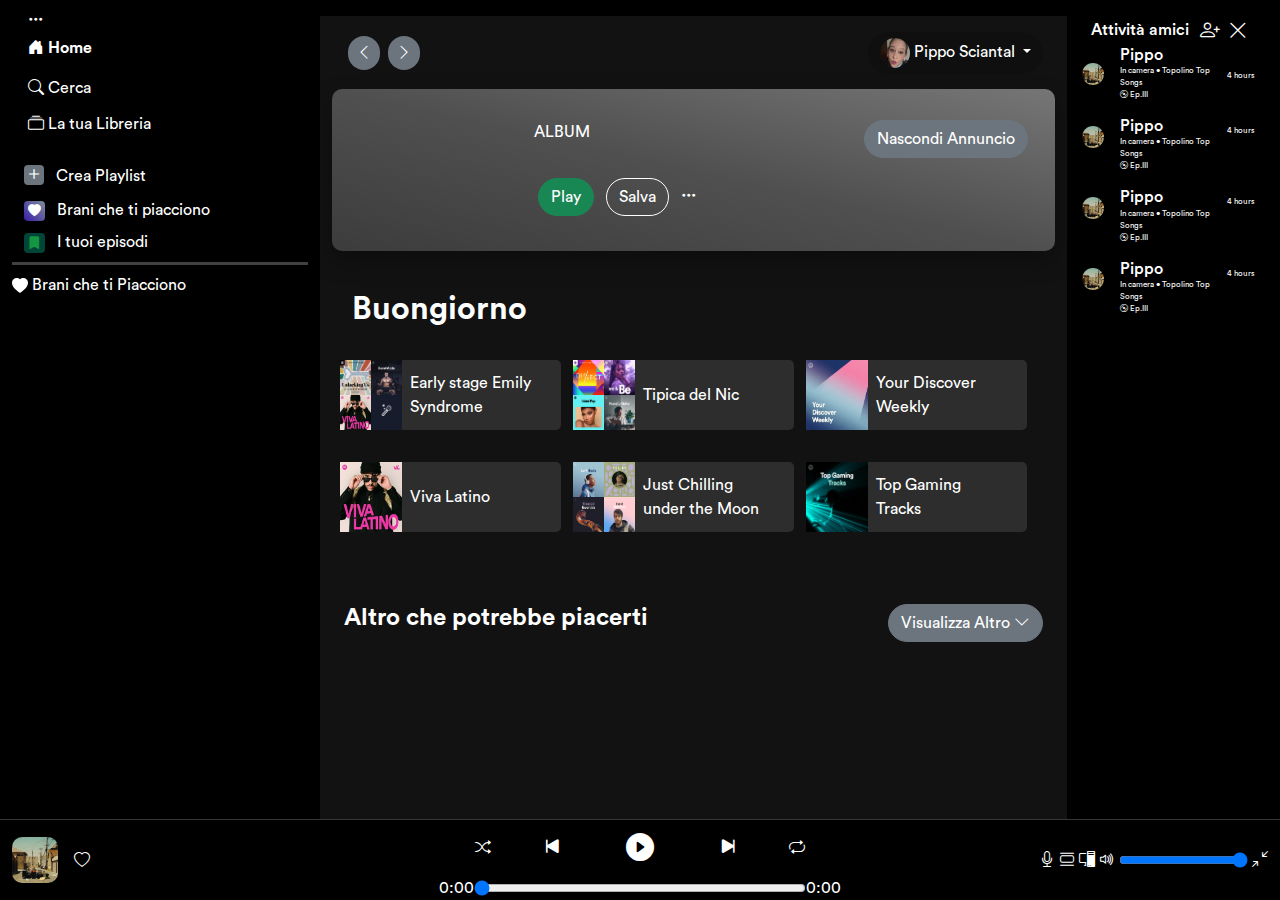
==== commit 2e3f0669: "Commit" ====
--- a/index.html
+++ b/index.html
@@ -44,8 +44,13 @@
             <p
               class="px-2 px-lg-0 m-0 mb-lg-2 d-flex flex-column flex-lg-row justify-content-center align-items-center"
             >
-              <i class="bi bi-collection p-1"></i>
-              <span>La tua Libreria</span>
+              <a
+                href="myLibrary.html"
+                class="px-2 px-lg-0 m-0 mb-lg-2 text-decoration-none text-white d-flex flex-column flex-lg-row justify-content-center align-items-center"
+              >
+                <i class="bi bi-collection px-1"></i>
+                <span>La tua Libreria</span>
+              </a>
             </p>
           </div>
           <div class="container d-none d-lg-block mt-2 hover">
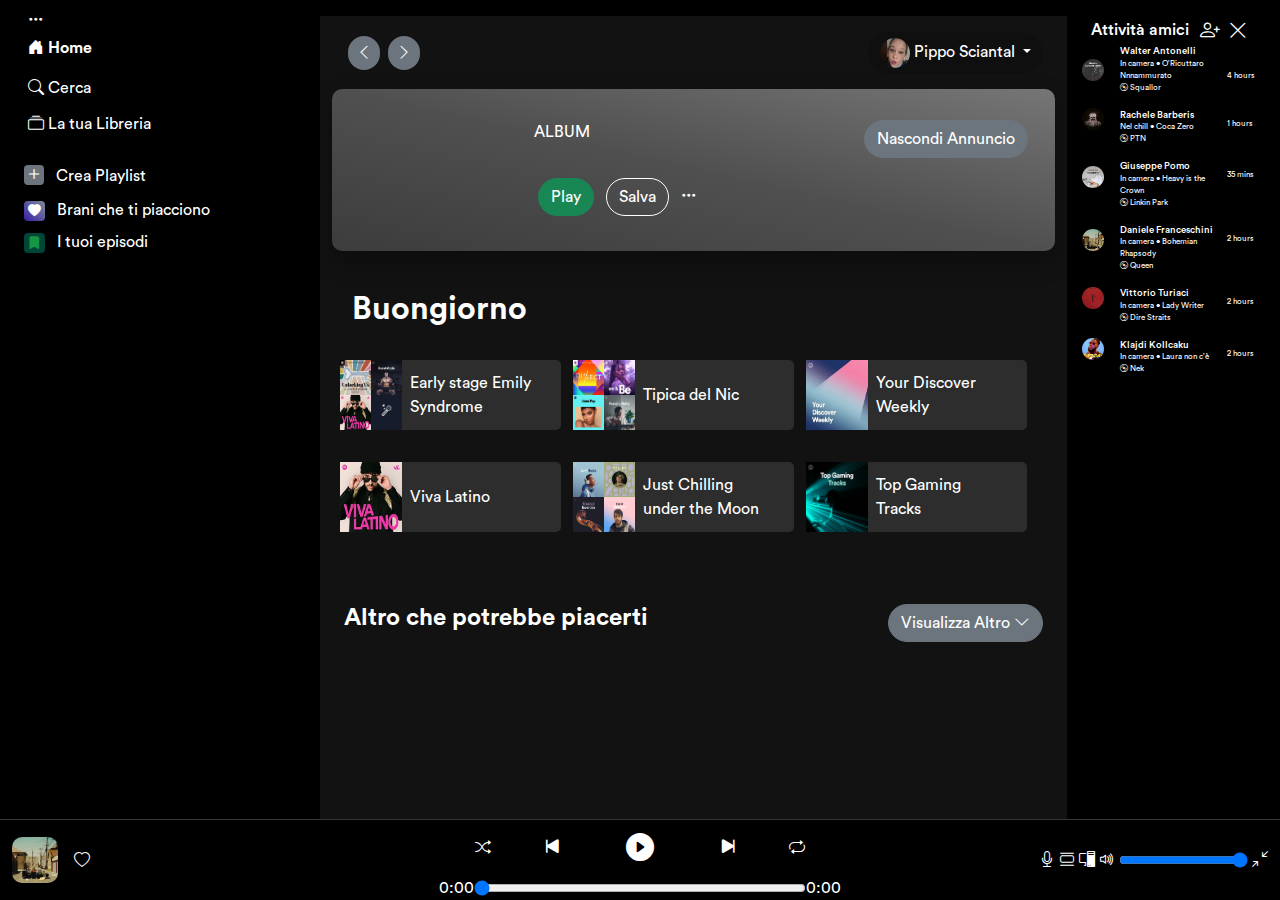
==== commit cd3f704a: "Ultimo Commit" ====
--- a/index.html
+++ b/index.html
@@ -60,7 +60,7 @@
               ></i>
               <span>Crea Playlist</span>
             </p>
-            <p class="mb-2">
+            <p class="mb-2 openCloseFav">
               <i
                 class="bi bi-heart-fill border-0 rounded-1 text-white p-1 me-2 favoritesSong"
               ></i>
@@ -72,7 +72,7 @@
             </p>
           </div>
         </nav>
-        <div id="savedPlaylistContainer pe-0">
+        <div id="savedPlaylistContainer" class="pe-0 d-none">
           <hr class="text-white m-0 mb-2 border-3" />
           <p>
             <svg
@@ -519,17 +519,47 @@
           <div class="row">
             <div class="col-3 d-flex justify-content-center align-items-center">
               <img
-                src="assets/imgs/main/image-12.jpg"
+                src="assets/imgs/main/image-3.jpg"
                 alt=""
                 class="img-fluid w-75 rounded-5"
               />
             </div>
             <div class="col-6 infos">
-              <h6>Pippo</h6>
-              <p>In camera • Topolino Top Songs</p>
-              <p><i class="bi bi-disc"></i> Ep.III</p>
+              <h6 class="friends">Walter Antonelli</h6>
+              <p>In camera • O'Ricuttaro Nnnammurato</p>
+              <p><i class="bi bi-disc"></i> Squallor</p>
             </div>
             <div class="col-3 infos mt-4 p-0">4 hours</div>
+          </div>
+          <div class="row">
+            <div class="col-3 d-flex justify-content-center align-items-center">
+              <img
+                src="assets/imgs/main/image-1.jpg"
+                alt=""
+                class="img-fluid w-75 rounded-5"
+              />
+            </div>
+            <div class="col-6 infos mt-3">
+              <h6 class="friends">Rachele Barberis</h6>
+              <p>Nel chill • Coca Zero</p>
+              <p><i class="bi bi-disc"></i> PTN</p>
+            </div>
+            <div class="col-3 infos mt-4 p-0">1 hours</div>
+          </div>
+          <div class="row">
+            <div class="col-3 d-flex justify-content-center align-items-center">
+              <img
+                src="assets/imgs/main/image-7.jpg"
+                alt=""
+                class="img-fluid w-75 rounded-5"
+              />
+            </div>
+            <div class="col-6 infos mt-3">
+              <h6 class="friends">Giuseppe Pomo</h6>
+              <p>In camera • Heavy is the Crown</p>
+              <p><i class="bi bi-disc"></i> Linkin Park</p>
+            </div>
+            <div class="col-3 infos mt-4 p-0">35 mins</div>
           </div>
           <div class="row">
             <div class="col-3 d-flex justify-content-center align-items-center">
@@ -540,41 +570,41 @@
               />
             </div>
             <div class="col-6 infos mt-3">
-              <h6>Pippo</h6>
-              <p>In camera • Topolino Top Songs</p>
-              <p><i class="bi bi-disc"></i> Ep.III</p>
-            </div>
-            <div class="col-3 infos mt-4 p-0">4 hours</div>
+              <h6 class="friends">Daniele Franceschini</h6>
+              <p>In camera • Bohemian Rhapsody</p>
+              <p><i class="bi bi-disc"></i> Queen</p>
+            </div>
+            <div class="col-3 infos mt-4 p-0">2 hours</div>
           </div>
           <div class="row">
             <div class="col-3 d-flex justify-content-center align-items-center">
               <img
-                src="assets/imgs/main/image-12.jpg"
+                src="assets/imgs/main/image-11.jpg"
                 alt=""
                 class="img-fluid w-75 rounded-5"
               />
             </div>
             <div class="col-6 infos mt-3">
-              <h6>Pippo</h6>
-              <p>In camera • Topolino Top Songs</p>
-              <p><i class="bi bi-disc"></i> Ep.III</p>
-            </div>
-            <div class="col-3 infos mt-4 p-0">4 hours</div>
+              <h6 class="friends">Vittorio Turiaci</h6>
+              <p>In camera • Lady Writer</p>
+              <p><i class="bi bi-disc"></i> Dire Straits</p>
+            </div>
+            <div class="col-3 infos mt-4 p-0">2 hours</div>
           </div>
           <div class="row">
             <div class="col-3 d-flex justify-content-center align-items-center">
               <img
-                src="assets/imgs/main/image-12.jpg"
+                src="assets/imgs/main/image-17.jpg"
                 alt=""
                 class="img-fluid w-75 rounded-5"
               />
             </div>
             <div class="col-6 infos mt-3">
-              <h6>Pippo</h6>
-              <p>In camera • Topolino Top Songs</p>
-              <p><i class="bi bi-disc"></i> Ep.III</p>
-            </div>
-            <div class="col-3 infos mt-4 p-0">4 hours</div>
+              <h6 class="friends">Klajdi Kollcaku</h6>
+              <p>In camera • Laura non c'è</p>
+              <p><i class="bi bi-disc"></i> Nek</p>
+            </div>
+            <div class="col-3 infos mt-4 p-0">2 hours</div>
           </div>
         </div>
       </aside>
--- a/assets/css/style.css
+++ b/assets/css/style.css
@@ -56,7 +56,7 @@
   padding: 12px;
 }
 #savedPlaylistItems {
-  height: 56vh;
+  height: 60vh;
   overflow: scroll;
 }
 
@@ -97,6 +97,10 @@
 .imgsDiv {
   width: 100px;
   height: 100px;
+}
+
+.card {
+  border: none;
 }
 
 @media screen and (max-width: 991px) {
@@ -135,6 +139,10 @@
   #artistContainer {
     margin-bottom: 120px;
   }
+}
+
+.friends {
+  font-size: 1.2em;
 }
 
 @media screen and (min-width: 992px) {
@@ -348,6 +356,10 @@
   margin-bottom: 140px;
 }
 
+.searchList:hover {
+  background-color: #2d2d2d;
+}
+
 /*ARTIST*/
 #bgArtistImg {
   height: 40vh;
@@ -387,19 +399,34 @@
   text-decoration: underline;
 }
 
+.card-title a,
 #trackInfo a {
   text-decoration: none;
 }
 
+.card-title a:hover,
 #trackInfo a:hover,
 .trackInfo:hover,
-.songTitleInAlbum:hover {
+.songTitleInAlbum:hover,
+.favoriteTitle:hover {
   text-decoration: underline;
 }
 
+.card-title a,
 .trackInfo,
-.songTitleInAlbum {
+.songTitleInAlbum,
+.favoriteTitle {
   cursor: pointer;
+}
+
+/*SAVED PLAYLIST*/
+
+#savedPlaylistContainer {
+  padding-left: 12px;
+}
+
+#savedPlaylistItems li {
+  padding-right: 15px;
 }
 
 @media screen and (min-width: 992px) {
